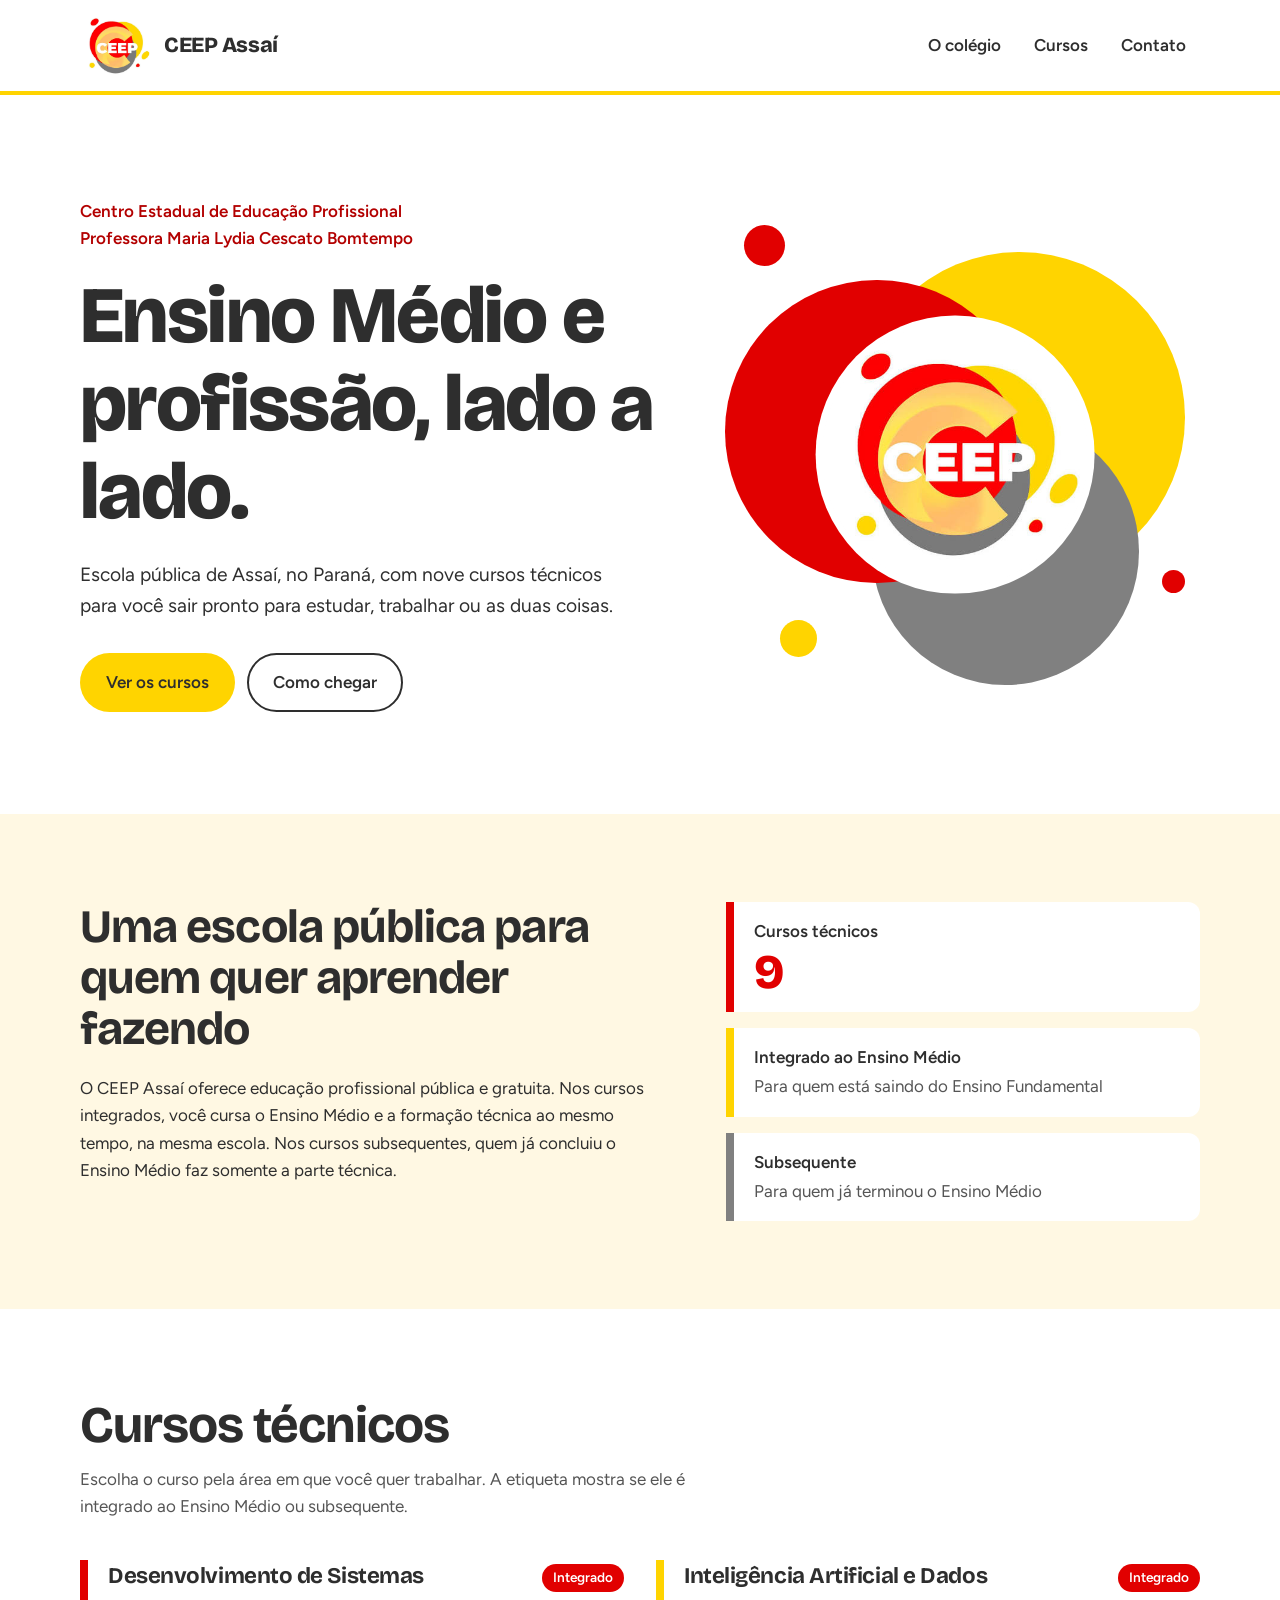
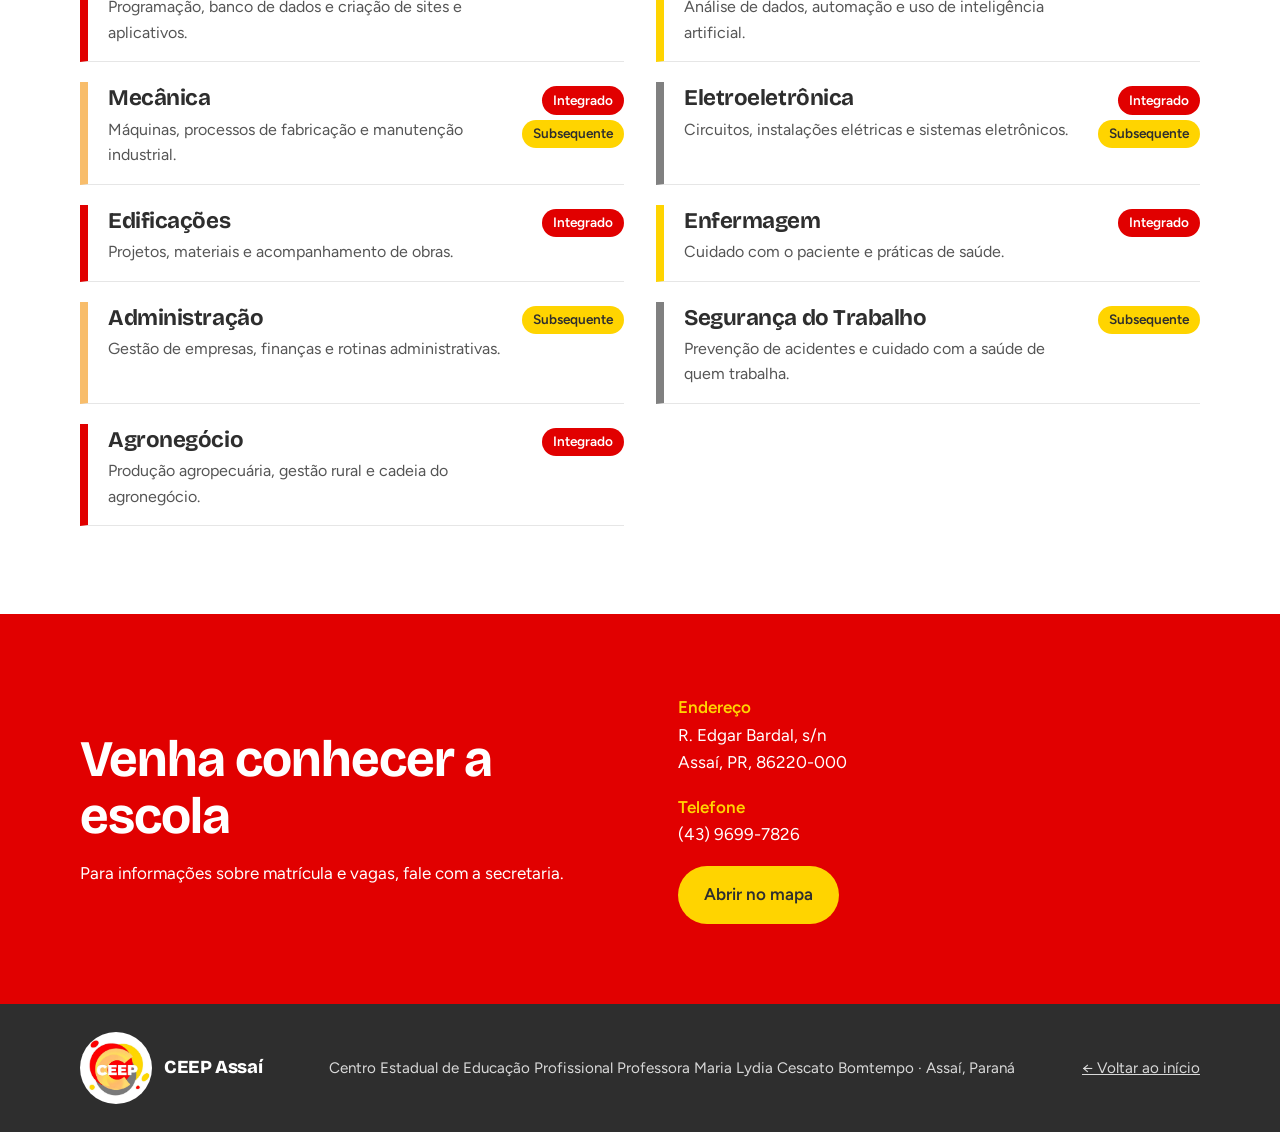
==== index.html @ 57f7a474 "first commit" ====
<!DOCTYPE html>
<html lang="pt-BR">
<head>
  <meta charset="UTF-8">
  <meta name="viewport" content="width=device-width, initial-scale=1">
  <title>CEEP Assaí – Centro Estadual de Educação Profissional</title>
  <meta name="description" content="CEEP Professora Maria Lydia Cescato Bomtempo, em Assaí (PR): cursos técnicos integrados ao Ensino Médio e subsequentes.">

  <link rel="preconnect" href="https://fonts.googleapis.com">
  <link rel="preconnect" href="https://fonts.gstatic.com" crossorigin>
  <link href="https://fonts.googleapis.com/css2?family=Bricolage+Grotesque:opsz,wght@12..96,500;12..96,700;12..96,800&family=Figtree:wght@400;500;600&display=swap" rel="stylesheet">
  <link rel="stylesheet" href="index.css">
</head>
<body>

  <a class="pular" href="#cursos">Ir para os cursos</a>

  <header class="topo">
    <div class="container topo__linha">
      <a class="marca" href="#inicio" aria-label="CEEP Assaí – início">
        <img class="marca__logo" src="imagens/logo-colegio.jpg" alt="Logo do CEEP Assaí">
        <span class="marca__nome">CEEP Assaí</span>
      </a>

      <nav class="menu" aria-label="Principal">
        <a href="#sobre">O colégio</a>
        <a href="#cursos">Cursos</a>
        <a href="#contato">Contato</a>
      </nav>
    </div>
  </header>

  <main id="inicio">

    <!-- HERO -->
    <section class="hero">
      <div class="container hero__grade">
        <div class="hero__texto">
          <p class="hero__escola">Centro Estadual de Educação Profissional<br>Professora Maria Lydia Cescato Bomtempo</p>
          <h1>Ensino Médio e profissão, lado a lado.</h1>
          <p class="hero__lead">Escola pública de Assaí, no Paraná, com nove cursos técnicos para você sair pronto para estudar, trabalhar ou as duas coisas.</p>
          <div class="hero__acoes">
            <a class="botao botao--amarelo" href="#cursos">Ver os cursos</a>
            <a class="botao botao--linha" href="#contato">Como chegar</a>
          </div>
        </div>

        <div class="hero__arte">
          <div class="hero__circulos" aria-hidden="true">
            <span class="circulo circulo--amarelo"></span>
            <span class="circulo circulo--cinza"></span>
            <span class="circulo circulo--vermelho"></span>
            <span class="circulo circulo--pessego"></span>
            <span class="ponto ponto--1"></span>
            <span class="ponto ponto--2"></span>
            <span class="ponto ponto--3"></span>
          </div>
          <img class="marca__logo hero__logo" src="imagens/logo-colegio.jpg" alt="Logo do CEEP Assaí">
        </div>
      </div>
    </section>

    <!-- SOBRE -->
    <section class="sobre" id="sobre">
      <div class="container sobre__grade">
        <div>
          <h2>Uma escola pública para quem quer aprender fazendo</h2>
          <p>O CEEP Assaí oferece educação profissional pública e gratuita. Nos cursos integrados, você cursa o Ensino Médio e a formação técnica ao mesmo tempo, na mesma escola. Nos cursos subsequentes, quem já concluiu o Ensino Médio faz somente a parte técnica.</p>
        </div>

        <dl class="fatos">
          <div>
            <dt>Cursos técnicos</dt>
            <dd>9</dd>
          </div>
          <div>
            <dt>Integrado ao Ensino Médio</dt>
            <dd>Para quem está saindo do Ensino Fundamental</dd>
          </div>
          <div>
            <dt>Subsequente</dt>
            <dd>Para quem já terminou o Ensino Médio</dd>
          </div>
        </dl>
      </div>
    </section>

    <!-- CURSOS -->
    <section class="cursos" id="cursos">
      <div class="container">
        <h2>Cursos técnicos</h2>
        <p class="cursos__intro">Escolha o curso pela área em que você quer trabalhar. A etiqueta mostra se ele é integrado ao Ensino Médio ou subsequente.</p>

        <ul class="lista">
          <li class="curso curso--vermelho">
            <div class="curso__info">
              <h3>Desenvolvimento de Sistemas</h3>
              <p>Programação, banco de dados e criação de sites e aplicativos.</p>
            </div>
            <span class="etiquetas"><span class="etiqueta etiqueta--integrado">Integrado</span></span>
          </li>

          <li class="curso curso--amarelo">
            <div class="curso__info">
              <h3>Inteligência Artificial e Dados</h3>
              <p>Análise de dados, automação e uso de inteligência artificial.</p>
            </div>
            <span class="etiquetas"><span class="etiqueta etiqueta--integrado">Integrado</span></span>
          </li>

          <li class="curso curso--pessego">
            <div class="curso__info">
              <h3>Mecânica</h3>
              <p>Máquinas, processos de fabricação e manutenção industrial.</p>
            </div>
            <span class="etiquetas">
              <span class="etiqueta etiqueta--integrado">Integrado</span>
              <span class="etiqueta etiqueta--subsequente">Subsequente</span>
            </span>
          </li>

          <li class="curso curso--cinza">
            <div class="curso__info">
              <h3>Eletroeletrônica</h3>
              <p>Circuitos, instalações elétricas e sistemas eletrônicos.</p>
            </div>
            <span class="etiquetas"><span class="etiqueta etiqueta--integrado">Integrado</span>
            <span class="etiquetas"><span class="etiqueta etiqueta--subsequente">Subsequente</span>
          </li>

          <li class="curso curso--vermelho">
            <div class="curso__info">
              <h3>Edificações</h3>
              <p>Projetos, materiais e acompanhamento de obras.</p>
            </div>
            <span class="etiquetas"><span class="etiqueta etiqueta--integrado">Integrado</span></span>
          </li>

          <li class="curso curso--amarelo">
            <div class="curso__info">
              <h3>Enfermagem</h3>
              <p>Cuidado com o paciente e práticas de saúde.</p>
            </div>
            <span class="etiquetas"><span class="etiqueta etiqueta--integrado">Integrado</span></span>
          </li>

          <li class="curso curso--pessego">
            <div class="curso__info">
              <h3>Administração</h3>
              <p>Gestão de empresas, finanças e rotinas administrativas.</p>
            </div>
            <span class="etiquetas"><span class="etiqueta etiqueta--subsequente">Subsequente</span></span>
          </li>

          <li class="curso curso--cinza">
            <div class="curso__info">
              <h3>Segurança do Trabalho</h3>
              <p>Prevenção de acidentes e cuidado com a saúde de quem trabalha.</p>
            </div>
            <span class="etiquetas"><span class="etiqueta etiqueta--subsequente">Subsequente</span></span>
          </li>

          <li class="curso curso--vermelho">
            <div class="curso__info">
              <h3>Agronegócio</h3>
              <p>Produção agropecuária, gestão rural e cadeia do agronegócio.</p>
            </div>
            <span class="etiquetas"><span class="etiqueta etiqueta--integrado">Integrado</span></span>
          </li>
        </ul>
      </div>
    </section>

    <!-- CONTATO -->
    <section class="contato" id="contato">
      <div class="container contato__grade">
        <div>
          <h2>Venha conhecer a escola</h2>
          <p>Para informações sobre matrícula e vagas, fale com a secretaria.</p>
        </div>

        <address class="contato__dados">
          <p><strong>Endereço</strong>R. Edgar Bardal, s/n<br>Assaí, PR, 86220-000</p>
          <p><strong>Telefone</strong>(43) 9699-7826</p>
          <a class="botao botao--amarelo" href="https://www.google.com/maps/search/?api=1&query=CEEP+Maria+Lydia+Cescato+Bomtempo+Assa%C3%AD+PR" target="_blank" rel="noopener">Abrir no mapa</a>
        </address>
      </div>
    </section>
  </main>

  <footer class="rodape">
    <div class="container rodape__linha">
      <div class="marca marca--rodape">
        <img class="marca__logo_footer" src="imagens/logo-colegio.jpg" alt="Logo do CEEP Assaí">
        <span class="marca__nome">CEEP Assaí</span>
        
      </div>
      <p>Centro Estadual de Educação Profissional Professora Maria Lydia Cescato Bomtempo · Assaí, Paraná</p>
            <a class="voltar" href="apresentacao.html">← Voltar ao início</a>

    </div>
    
  </footer>

</body>
</html>
---- index.css ----
:root {
  --vermelho: #e10000;
  --vermelho-escuro: #b30000;
  --amarelo: #ffd400;
  --pessego: #f8bd6b;
  --cinza: #808080;
  --cinza-escuro: #2e2e2e;
  --creme: #fff8e3;
  --branco: #ffffff;

  --fonte-titulo: "Bricolage Grotesque", "Segoe UI", system-ui, sans-serif;
  --fonte-texto: "Figtree", "Segoe UI", system-ui, sans-serif;

  --largura: 1120px;
}

*,
*::before,
*::after { box-sizing: border-box; }

html { scroll-behavior: smooth; scroll-padding-top: 5rem; }

body {
  margin: 0;
  font-family: var(--fonte-texto);
  font-size: 1.0625rem;
  line-height: 1.6;
  color: var(--cinza-escuro);
  background: var(--branco);
}

h1, h2, h3 {
  font-family: var(--fonte-titulo);
  line-height: 1.1;
  margin: 0;
  letter-spacing: -0.02em;
}

p { margin: 0; }

a { color: inherit; }

:focus-visible {
  outline: 3px solid var(--cinza-escuro);
  outline-offset: 3px;
}

.container {
  width: min(100% - 2.5rem, var(--largura));
  margin-inline: auto;
}

.pular {
  position: absolute;
  left: 1rem;
  top: -4rem;
  background: var(--amarelo);
  padding: 0.6rem 1rem;
  font-weight: 600;
  z-index: 10;
}
.pular:focus { top: 1rem; }

/* ---------- Topo ---------- */
.topo {
  position: sticky;
  top: 0;
  z-index: 5;
  background: var(--branco);
  border-bottom: 4px solid var(--amarelo);
}

.topo__linha {
  display: flex;
  align-items: center;
  justify-content: space-between;
  gap: 1rem;
  padding-block: 0.6rem;
}

.marca {
  display: inline-flex;
  align-items: center;
  gap: 0.75rem;
  text-decoration: none;
}

/* Logo (quadrada, como o arquivo original).
   A mesma classe serve para o <img> e para o espaço reservado. */
.marca__logo {
  display: block;
  flex-shrink: 0;
  width: 72px;
  height: 72px;
  aspect-ratio: 1 / 1;
  object-fit: contain;
}

.marca__logo_footer {
  display: block;
  flex-shrink: 0;
  width: 72px;
  height: 72px;
  aspect-ratio: 1 / 1;
  object-fit: contain;
  border-radius: 50px;
}



/* Espaço reservado (aparece só enquanto a logo não foi inserida) */
span.marca__logo {
  display: grid;
  place-items: center;
  border: 2px dashed var(--cinza);
  border-radius: 50%;
  font-size: 0.8rem;
  color: var(--cinza);
}

.marca__nome {
  font-family: var(--fonte-titulo);
  font-weight: 800;
  font-size: 1.35rem;
  letter-spacing: -0.02em;
}

.menu { display: flex; gap: 0.25rem; }

.menu a {
  text-decoration: none;
  font-weight: 600;
  padding: 0.5rem 0.9rem;
  border-radius: 999px;
  transition: background-color 0.15s;
}
.menu a:hover { background: var(--creme); }

/* ---------- Botões ---------- */
.botao {
  display: inline-block;
  padding: 0.85rem 1.5rem;
  border-radius: 999px;
  font-weight: 600;
  text-decoration: none;
  border: 2px solid transparent;
  transition: transform 0.15s, background-color 0.15s;
}
.botao:hover { transform: translateY(-2px); }

.botao--amarelo {
  background: var(--amarelo);
  color: var(--cinza-escuro);
}
.botao--amarelo:hover { background: var(--pessego); }

.botao--linha {
  border-color: var(--cinza-escuro);
  color: var(--cinza-escuro);
}
.botao--linha:hover { background: var(--cinza-escuro); color: var(--branco); }

/* ---------- Hero ---------- */
.hero {
  position: relative;
  overflow: hidden;
  padding-block: clamp(3rem, 8vw, 6.5rem);
}

.hero__grade {
  display: grid;
  grid-template-columns: 1.1fr 0.9fr;
  align-items: center;
  gap: 2rem;
}

.hero__escola {
  font-weight: 600;
  color: var(--vermelho-escuro);
  margin-bottom: 1.25rem;
}

.hero h1 {
  font-size: clamp(2.6rem, 6.5vw, 5rem);
  font-weight: 800;
  max-width: 13ch;
}

.hero__lead {
  margin-top: 1.5rem;
  max-width: 46ch;
  font-size: 1.2rem;
}

.hero__acoes {
  display: flex;
  flex-wrap: wrap;
  gap: 0.75rem;
  margin-top: 2rem;
}

/* Arte feita só com círculos, na paleta da logo */
.hero__arte {
  position: relative;
  aspect-ratio: 1;
  width: min(100%, 460px);
  justify-self: center;
}

.hero__circulos {
  position: absolute;
  inset: 0;
}

/* Logo centralizada sobre os círculos */
.marca__logo.hero__logo {
  position: absolute;
  top: 50%;
  left: 50%;
  width: 58%;
  height: 58%;
  transform: translate(-50%, -50%);
  z-index: 2;
}

img.hero__logo {
  background: var(--branco);
  border-radius: 50%;
  object-fit: cover;
  box-shadow: 0 0 0 6px var(--branco);
}

span.hero__logo {
  background: var(--branco);
  font-size: 1rem;
}

.circulo, .ponto {
  position: absolute;
  border-radius: 50%;
  display: block;
}

.circulo--amarelo  { background: var(--amarelo);  width: 72%; height: 72%; top: 6%;  right: 0; }
.circulo--cinza    { background: var(--cinza);    width: 58%; height: 58%; bottom: 0; right: 10%; }
.circulo--vermelho { background: var(--vermelho); width: 66%; height: 66%; top: 12%; left: 0; }
.circulo--pessego  { background: var(--pessego);  width: 40%; height: 40%; top: 32%; left: 26%; mix-blend-mode: multiply; }

.ponto--1 { background: var(--vermelho); width: 9%;  height: 9%;  top: 0;   left: 4%; }
.ponto--2 { background: var(--amarelo);  width: 8%;  height: 8%;  bottom: 6%; left: 12%; }
.ponto--3 { background: var(--vermelho); width: 5%;  height: 5%;  bottom: 20%; right: 0; }

/* ---------- Sobre ---------- */
.sobre {
  background: var(--creme);
  padding-block: clamp(3rem, 7vw, 5.5rem);
}

.sobre__grade {
  display: grid;
  grid-template-columns: 1.2fr 1fr;
  gap: clamp(2rem, 6vw, 5rem);
  align-items: start;
}

.sobre h2 {
  font-size: clamp(1.9rem, 4vw, 2.9rem);
  margin-bottom: 1.25rem;
  max-width: 18ch;
}

.sobre p { max-width: 60ch; }

.fatos { margin: 0; display: grid; gap: 1rem; }

.fatos div {
  background: var(--branco);
  border-left: 8px solid var(--vermelho);
  padding: 1rem 1.25rem;
  border-radius: 0 12px 12px 0;
}
.fatos div:nth-child(2) { border-left-color: var(--amarelo); }
.fatos div:nth-child(3) { border-left-color: var(--cinza); }

.fatos dt { font-weight: 600; }

.fatos dd {
  margin: 0.15rem 0 0;
  color: #555;
}
.fatos div:first-child dd {
  font-family: var(--fonte-titulo);
  font-weight: 800;
  font-size: 3rem;
  line-height: 1;
  color: var(--vermelho);
}

/* ---------- Cursos ---------- */
.cursos { padding-block: clamp(3rem, 7vw, 5.5rem); }

.cursos h2 { font-size: clamp(2rem, 4.5vw, 3.2rem); }

.cursos__intro {
  margin-top: 0.75rem;
  max-width: 56ch;
  color: #555;
}

.lista {
  list-style: none;
  margin: 2.5rem 0 0;
  padding: 0;
  display: grid;
  grid-template-columns: repeat(2, 1fr);
  gap: 1.25rem 2rem;
}

.curso {
  --cor: var(--vermelho);
  display: flex;
  justify-content: space-between;
  align-items: flex-start;
  gap: 1rem;
  padding: 0.25rem 0 1rem 1.25rem;
  border-left: 8px solid var(--cor);
  border-bottom: 1px solid #e6e6e6;
}
.curso--vermelho { --cor: var(--vermelho); }
.curso--amarelo  { --cor: var(--amarelo); }
.curso--pessego  { --cor: var(--pessego); }
.curso--cinza    { --cor: var(--cinza); }

.curso h3 { font-size: 1.4rem; margin-bottom: 0.35rem; }
.curso p { color: #555; font-size: 1rem; }

.etiquetas {
  display: flex;
  flex-direction: column;
  align-items: flex-end;
  gap: 0.35rem;
  flex-shrink: 0;
}

.etiqueta {
  font-size: 0.85rem;
  font-weight: 600;
  padding: 0.2rem 0.7rem;
  border-radius: 999px;
  white-space: nowrap;
}
.etiqueta--integrado    { background: var(--vermelho); color: var(--branco); }
.etiqueta--subsequente  { background: var(--amarelo);  color: var(--cinza-escuro); }

/* ---------- Contato ---------- */
.contato {
  background: var(--vermelho);
  color: var(--branco);
  padding-block: clamp(3rem, 7vw, 5rem);
}

.contato__grade {
  display: grid;
  grid-template-columns: 1fr 1fr;
  gap: clamp(2rem, 6vw, 5rem);
  align-items: center;
}

.contato h2 {
  font-size: clamp(2rem, 4.5vw, 3.2rem);
  margin-bottom: 1rem;
  max-width: 14ch;
}

.contato__dados {
  font-style: normal;
  display: grid;
  gap: 1.1rem;
  justify-items: start;
}

.contato__dados strong {
  display: block;
  color: var(--amarelo);
  font-weight: 600;
}

.contato__dados a:not(.botao) { text-underline-offset: 3px; }

.contato .botao--amarelo:hover { background: var(--branco); }

/* ---------- Rodapé ---------- */
.rodape {
  background: var(--cinza-escuro);
  color: #d9d9d9;
  padding-block: 1.75rem;
  font-size: 0.95rem;
}

.rodape__linha {
  display: flex;
  flex-wrap: wrap;
  align-items: center;
  justify-content: space-between;
  gap: 1rem;
}

.rodape .marca__logo { width: 56px; height: 56px; }
.rodape span.marca__logo { border-color: #9a9a9a; color: #9a9a9a; }
.rodape .marca__nome { color: var(--branco); font-size: 1.15rem; }

/* ---------- Telas menores ---------- */
@media (max-width: 860px) {
  .hero__grade,
  .sobre__grade,
  .contato__grade { grid-template-columns: 1fr; }

  .hero__arte { width: min(80%, 340px); order: -1; }

  .lista { grid-template-columns: 1fr; }
}

@media (max-width: 520px) {
  .marca__logo { width: 56px; height: 56px; }
  .marca__nome { font-size: 1.1rem; }
  .menu a { padding: 0.4rem 0.6rem; }
  .curso { flex-direction: column; }
  .etiquetas { flex-direction: row; align-items: flex-start; }
}

@media (prefers-reduced-motion: reduce) {
  html { scroll-behavior: auto; }
  .botao, .menu a { transition: none; }
  .botao:hover { transform: none; }
}
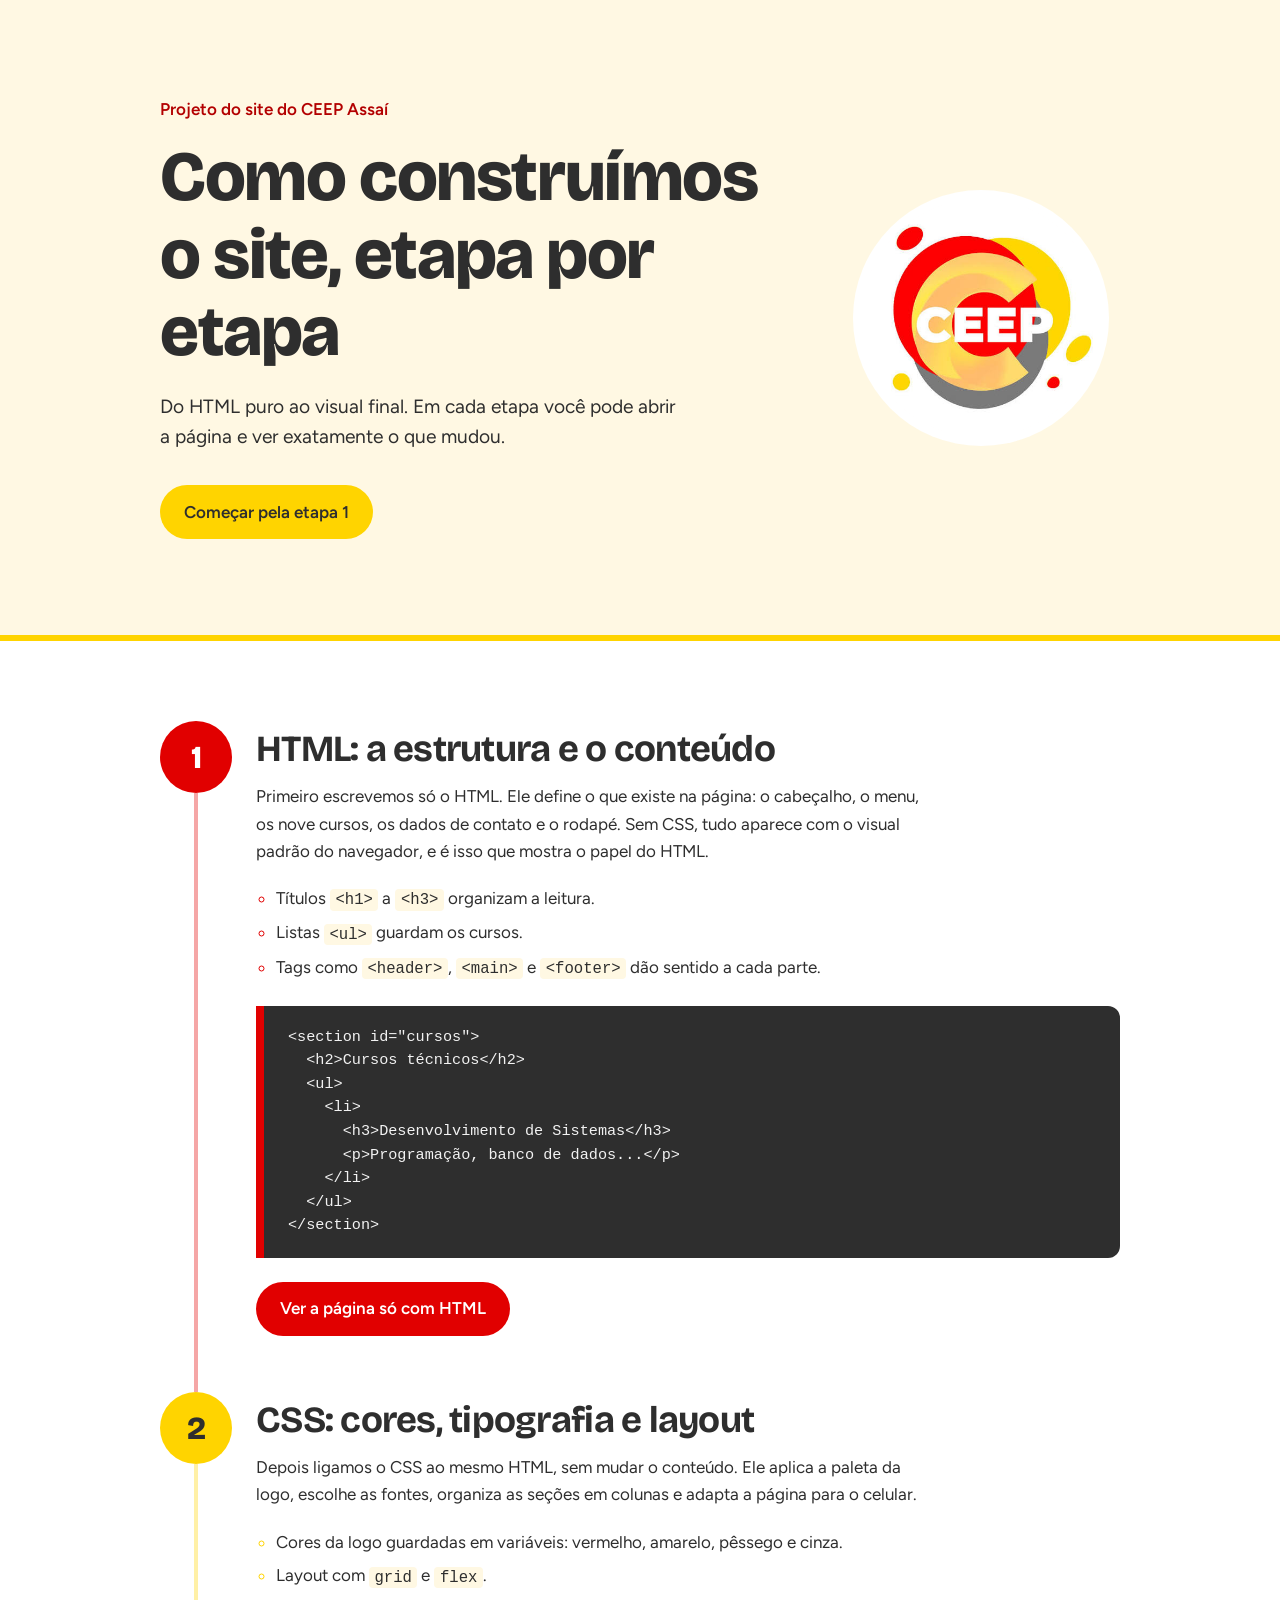
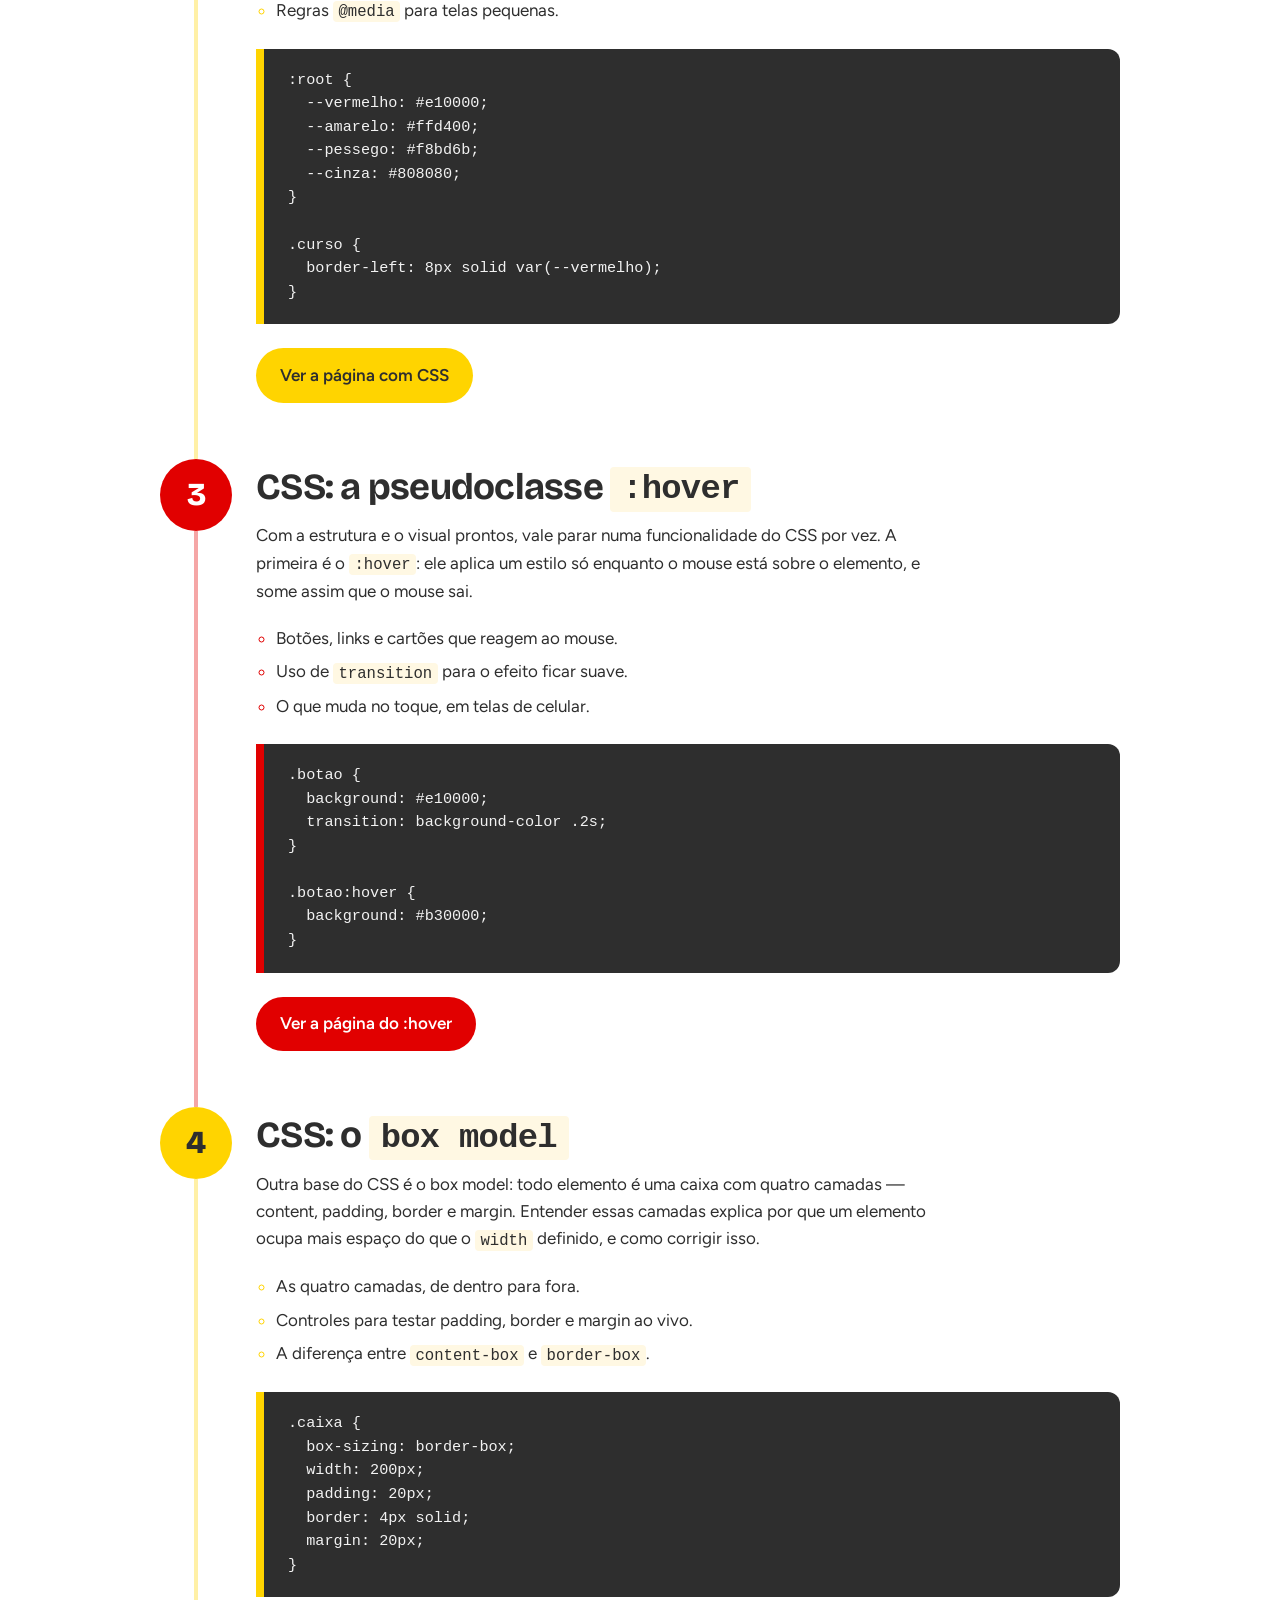
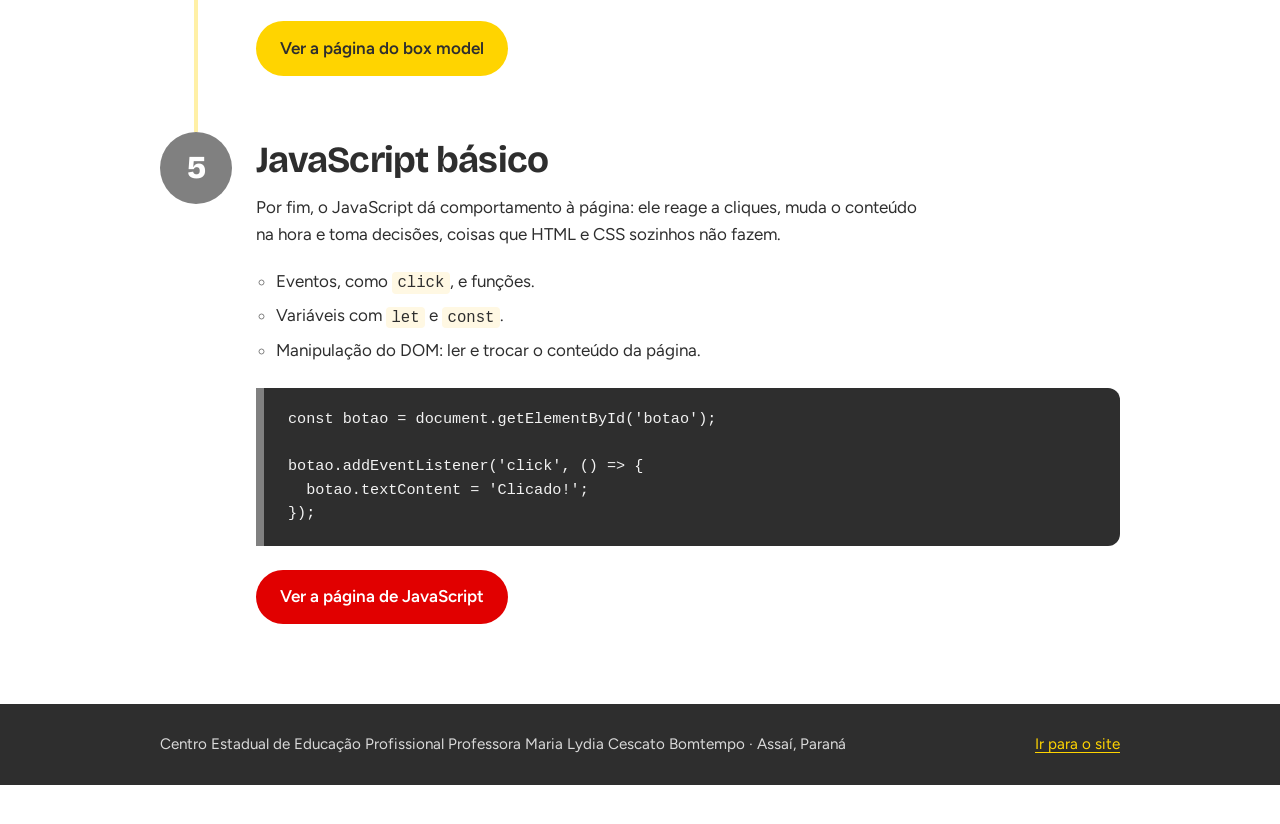
==== commit c5321dee: "Mudando o index" ====
--- a/index.html
+++ b/index.html
@@ -3,8 +3,8 @@
 <head>
   <meta charset="UTF-8">
   <meta name="viewport" content="width=device-width, initial-scale=1">
-  <title>CEEP Assaí – Centro Estadual de Educação Profissional</title>
-  <meta name="description" content="CEEP Professora Maria Lydia Cescato Bomtempo, em Assaí (PR): cursos técnicos integrados ao Ensino Médio e subsequentes.">
+  <title>Como construímos o site do CEEP Assaí</title>
+  <meta name="description" content="Apresentação das etapas de desenvolvimento do site do CEEP Assaí: do HTML puro ao visual final com CSS.">
 
   <link rel="preconnect" href="https://fonts.googleapis.com">
   <link rel="preconnect" href="https://fonts.gstatic.com" crossorigin>
@@ -13,193 +13,165 @@
 </head>
 <body>
 
-  <a class="pular" href="#cursos">Ir para os cursos</a>
+  <header class="capa">
+    <div class="container capa__grade">
+      <div>
+        <p class="capa__contexto">Projeto do site do CEEP Assaí</p>
+        <h1>Como construímos o site, etapa por etapa</h1>
+        <p class="capa__lead">Do HTML puro ao visual final. Em cada etapa você pode abrir a página e ver exatamente o que mudou.</p>
+        <a class="botao botao--amarelo" href="#etapas">Começar pela etapa 1</a>
+      </div>
 
-  <header class="topo">
-    <div class="container topo__linha">
-      <a class="marca" href="#inicio" aria-label="CEEP Assaí – início">
-        <img class="marca__logo" src="imagens/logo-colegio.jpg" alt="Logo do CEEP Assaí">
-        <span class="marca__nome">CEEP Assaí</span>
-      </a>
-
-      <nav class="menu" aria-label="Principal">
-        <a href="#sobre">O colégio</a>
-        <a href="#cursos">Cursos</a>
-        <a href="#contato">Contato</a>
-      </nav>
+      <div class="capa__logo">
+        <img src="imagens/logo-colegio.jpg" alt="Logo do CEEP Assaí">
+      </div>
     </div>
   </header>
 
-  <main id="inicio">
+  <main>
+    <section class="container" id="etapas" aria-labelledby="titulo-etapas">
+      <h2 id="titulo-etapas" class="visualmente-oculto">Etapas de desenvolvimento</h2>
 
-    <!-- HERO -->
-    <section class="hero">
-      <div class="container hero__grade">
-        <div class="hero__texto">
-          <p class="hero__escola">Centro Estadual de Educação Profissional<br>Professora Maria Lydia Cescato Bomtempo</p>
-          <h1>Ensino Médio e profissão, lado a lado.</h1>
-          <p class="hero__lead">Escola pública de Assaí, no Paraná, com nove cursos técnicos para você sair pronto para estudar, trabalhar ou as duas coisas.</p>
-          <div class="hero__acoes">
-            <a class="botao botao--amarelo" href="#cursos">Ver os cursos</a>
-            <a class="botao botao--linha" href="#contato">Como chegar</a>
+      <ol class="etapas">
+
+        <!-- ETAPA 1 -->
+        <li class="etapa etapa--vermelho">
+          <div class="etapa__marca" aria-hidden="true">1</div>
+          <div class="etapa__corpo">
+            <h3>HTML: a estrutura e o conteúdo</h3>
+            <p>Primeiro escrevemos só o HTML. Ele define o que existe na página: o cabeçalho, o menu, os nove cursos, os dados de contato e o rodapé. Sem CSS, tudo aparece com o visual padrão do navegador, e é isso que mostra o papel do HTML.</p>
+
+            <ul class="pontos">
+              <li>Títulos <code>&lt;h1&gt;</code> a <code>&lt;h3&gt;</code> organizam a leitura.</li>
+              <li>Listas <code>&lt;ul&gt;</code> guardam os cursos.</li>
+              <li>Tags como <code>&lt;header&gt;</code>, <code>&lt;main&gt;</code> e <code>&lt;footer&gt;</code> dão sentido a cada parte.</li>
+            </ul>
+
+<pre class="codigo" aria-label="Exemplo de HTML"><code>&lt;section id="cursos"&gt;
+  &lt;h2&gt;Cursos técnicos&lt;/h2&gt;
+  &lt;ul&gt;
+    &lt;li&gt;
+      &lt;h3&gt;Desenvolvimento de Sistemas&lt;/h3&gt;
+      &lt;p&gt;Programação, banco de dados...&lt;/p&gt;
+    &lt;/li&gt;
+  &lt;/ul&gt;
+&lt;/section&gt;</code></pre>
+
+            <a class="botao botao--vermelho" href="etapa-1-html.html">Ver a página só com HTML</a>
           </div>
-        </div>
+        </li>
 
-        <div class="hero__arte">
-          <div class="hero__circulos" aria-hidden="true">
-            <span class="circulo circulo--amarelo"></span>
-            <span class="circulo circulo--cinza"></span>
-            <span class="circulo circulo--vermelho"></span>
-            <span class="circulo circulo--pessego"></span>
-            <span class="ponto ponto--1"></span>
-            <span class="ponto ponto--2"></span>
-            <span class="ponto ponto--3"></span>
+        <!-- ETAPA 2 -->
+        <li class="etapa etapa--amarelo">
+          <div class="etapa__marca" aria-hidden="true">2</div>
+          <div class="etapa__corpo">
+            <h3>CSS: cores, tipografia e layout</h3>
+            <p>Depois ligamos o CSS ao mesmo HTML, sem mudar o conteúdo. Ele aplica a paleta da logo, escolhe as fontes, organiza as seções em colunas e adapta a página para o celular.</p>
+
+            <ul class="pontos">
+              <li>Cores da logo guardadas em variáveis: vermelho, amarelo, pêssego e cinza.</li>
+              <li>Layout com <code>grid</code> e <code>flex</code>.</li>
+              <li>Regras <code>@media</code> para telas pequenas.</li>
+            </ul>
+
+<pre class="codigo" aria-label="Exemplo de CSS"><code>:root {
+  --vermelho: #e10000;
+  --amarelo: #ffd400;
+  --pessego: #f8bd6b;
+  --cinza: #808080;
+}
+
+.curso {
+  border-left: 8px solid var(--vermelho);
+}</code></pre>
+
+            <a class="botao botao--amarelo" href="index.html">Ver a página com CSS</a>
           </div>
-          <img class="marca__logo hero__logo" src="imagens/logo-colegio.jpg" alt="Logo do CEEP Assaí">
-        </div>
-      </div>
-    </section>
+        </li>
 
-    <!-- SOBRE -->
-    <section class="sobre" id="sobre">
-      <div class="container sobre__grade">
-        <div>
-          <h2>Uma escola pública para quem quer aprender fazendo</h2>
-          <p>O CEEP Assaí oferece educação profissional pública e gratuita. Nos cursos integrados, você cursa o Ensino Médio e a formação técnica ao mesmo tempo, na mesma escola. Nos cursos subsequentes, quem já concluiu o Ensino Médio faz somente a parte técnica.</p>
-        </div>
+        <!-- ETAPA 3 -->
+        <li class="etapa etapa--vermelho">
+          <div class="etapa__marca" aria-hidden="true">3</div>
+          <div class="etapa__corpo">
+            <h3>CSS: a pseudoclasse <code>:hover</code></h3>
+            <p>Com a estrutura e o visual prontos, vale parar numa funcionalidade do CSS por vez. A primeira é o <code>:hover</code>: ele aplica um estilo só enquanto o mouse está sobre o elemento, e some assim que o mouse sai.</p>
 
-        <dl class="fatos">
-          <div>
-            <dt>Cursos técnicos</dt>
-            <dd>9</dd>
+            <ul class="pontos">
+              <li>Botões, links e cartões que reagem ao mouse.</li>
+              <li>Uso de <code>transition</code> para o efeito ficar suave.</li>
+              <li>O que muda no toque, em telas de celular.</li>
+            </ul>
+
+<pre class="codigo" aria-label="Exemplo de :hover"><code>.botao {
+  background: #e10000;
+  transition: background-color .2s;
+}
+
+.botao:hover {
+  background: #b30000;
+}</code></pre>
+
+            <a class="botao botao--vermelho" href="hover-demo.html">Ver a página do :hover</a>
           </div>
-          <div>
-            <dt>Integrado ao Ensino Médio</dt>
-            <dd>Para quem está saindo do Ensino Fundamental</dd>
+        </li>
+
+        <!-- ETAPA 4 -->
+        <li class="etapa etapa--amarelo">
+          <div class="etapa__marca" aria-hidden="true">4</div>
+          <div class="etapa__corpo">
+            <h3>CSS: o <code>box model</code></h3>
+            <p>Outra base do CSS é o box model: todo elemento é uma caixa com quatro camadas — content, padding, border e margin. Entender essas camadas explica por que um elemento ocupa mais espaço do que o <code>width</code> definido, e como corrigir isso.</p>
+
+            <ul class="pontos">
+              <li>As quatro camadas, de dentro para fora.</li>
+              <li>Controles para testar padding, border e margin ao vivo.</li>
+              <li>A diferença entre <code>content-box</code> e <code>border-box</code>.</li>
+            </ul>
+
+<pre class="codigo" aria-label="Exemplo de box model"><code>.caixa {
+  box-sizing: border-box;
+  width: 200px;
+  padding: 20px;
+  border: 4px solid;
+  margin: 20px;
+}</code></pre>
+
+            <a class="botao botao--amarelo" href="box-model-demo.html">Ver a página do box model</a>
           </div>
-          <div>
-            <dt>Subsequente</dt>
-            <dd>Para quem já terminou o Ensino Médio</dd>
+        </li>
+
+        <!-- ETAPA 5 -->
+        <li class="etapa etapa--cinza">
+          <div class="etapa__marca" aria-hidden="true">5</div>
+          <div class="etapa__corpo">
+            <h3>JavaScript básico</h3>
+            <p>Por fim, o JavaScript dá comportamento à página: ele reage a cliques, muda o conteúdo na hora e toma decisões, coisas que HTML e CSS sozinhos não fazem.</p>
+
+            <ul class="pontos">
+              <li>Eventos, como <code>click</code>, e funções.</li>
+              <li>Variáveis com <code>let</code> e <code>const</code>.</li>
+              <li>Manipulação do DOM: ler e trocar o conteúdo da página.</li>
+            </ul>
+
+<pre class="codigo" aria-label="Exemplo de JavaScript"><code>const botao = document.getElementById('botao');
+
+botao.addEventListener('click', () =&gt; {
+  botao.textContent = 'Clicado!';
+});</code></pre>
+
+            <a class="botao botao--vermelho" href="javascript-demo.html">Ver a página de JavaScript</a>
           </div>
-        </dl>
-      </div>
-    </section>
+        </li>
 
-    <!-- CURSOS -->
-    <section class="cursos" id="cursos">
-      <div class="container">
-        <h2>Cursos técnicos</h2>
-        <p class="cursos__intro">Escolha o curso pela área em que você quer trabalhar. A etiqueta mostra se ele é integrado ao Ensino Médio ou subsequente.</p>
-
-        <ul class="lista">
-          <li class="curso curso--vermelho">
-            <div class="curso__info">
-              <h3>Desenvolvimento de Sistemas</h3>
-              <p>Programação, banco de dados e criação de sites e aplicativos.</p>
-            </div>
-            <span class="etiquetas"><span class="etiqueta etiqueta--integrado">Integrado</span></span>
-          </li>
-
-          <li class="curso curso--amarelo">
-            <div class="curso__info">
-              <h3>Inteligência Artificial e Dados</h3>
-              <p>Análise de dados, automação e uso de inteligência artificial.</p>
-            </div>
-            <span class="etiquetas"><span class="etiqueta etiqueta--integrado">Integrado</span></span>
-          </li>
-
-          <li class="curso curso--pessego">
-            <div class="curso__info">
-              <h3>Mecânica</h3>
-              <p>Máquinas, processos de fabricação e manutenção industrial.</p>
-            </div>
-            <span class="etiquetas">
-              <span class="etiqueta etiqueta--integrado">Integrado</span>
-              <span class="etiqueta etiqueta--subsequente">Subsequente</span>
-            </span>
-          </li>
-
-          <li class="curso curso--cinza">
-            <div class="curso__info">
-              <h3>Eletroeletrônica</h3>
-              <p>Circuitos, instalações elétricas e sistemas eletrônicos.</p>
-            </div>
-            <span class="etiquetas"><span class="etiqueta etiqueta--integrado">Integrado</span>
-            <span class="etiquetas"><span class="etiqueta etiqueta--subsequente">Subsequente</span>
-          </li>
-
-          <li class="curso curso--vermelho">
-            <div class="curso__info">
-              <h3>Edificações</h3>
-              <p>Projetos, materiais e acompanhamento de obras.</p>
-            </div>
-            <span class="etiquetas"><span class="etiqueta etiqueta--integrado">Integrado</span></span>
-          </li>
-
-          <li class="curso curso--amarelo">
-            <div class="curso__info">
-              <h3>Enfermagem</h3>
-              <p>Cuidado com o paciente e práticas de saúde.</p>
-            </div>
-            <span class="etiquetas"><span class="etiqueta etiqueta--integrado">Integrado</span></span>
-          </li>
-
-          <li class="curso curso--pessego">
-            <div class="curso__info">
-              <h3>Administração</h3>
-              <p>Gestão de empresas, finanças e rotinas administrativas.</p>
-            </div>
-            <span class="etiquetas"><span class="etiqueta etiqueta--subsequente">Subsequente</span></span>
-          </li>
-
-          <li class="curso curso--cinza">
-            <div class="curso__info">
-              <h3>Segurança do Trabalho</h3>
-              <p>Prevenção de acidentes e cuidado com a saúde de quem trabalha.</p>
-            </div>
-            <span class="etiquetas"><span class="etiqueta etiqueta--subsequente">Subsequente</span></span>
-          </li>
-
-          <li class="curso curso--vermelho">
-            <div class="curso__info">
-              <h3>Agronegócio</h3>
-              <p>Produção agropecuária, gestão rural e cadeia do agronegócio.</p>
-            </div>
-            <span class="etiquetas"><span class="etiqueta etiqueta--integrado">Integrado</span></span>
-          </li>
-        </ul>
-      </div>
-    </section>
-
-    <!-- CONTATO -->
-    <section class="contato" id="contato">
-      <div class="container contato__grade">
-        <div>
-          <h2>Venha conhecer a escola</h2>
-          <p>Para informações sobre matrícula e vagas, fale com a secretaria.</p>
-        </div>
-
-        <address class="contato__dados">
-          <p><strong>Endereço</strong>R. Edgar Bardal, s/n<br>Assaí, PR, 86220-000</p>
-          <p><strong>Telefone</strong>(43) 9699-7826</p>
-          <a class="botao botao--amarelo" href="https://www.google.com/maps/search/?api=1&query=CEEP+Maria+Lydia+Cescato+Bomtempo+Assa%C3%AD+PR" target="_blank" rel="noopener">Abrir no mapa</a>
-        </address>
-      </div>
+      </ol>
     </section>
   </main>
 
   <footer class="rodape">
     <div class="container rodape__linha">
-      <div class="marca marca--rodape">
-        <img class="marca__logo_footer" src="imagens/logo-colegio.jpg" alt="Logo do CEEP Assaí">
-        <span class="marca__nome">CEEP Assaí</span>
-        
-      </div>
       <p>Centro Estadual de Educação Profissional Professora Maria Lydia Cescato Bomtempo · Assaí, Paraná</p>
-            <a class="voltar" href="apresentacao.html">← Voltar ao início</a>
-
+      <a href="index.html">Ir para o site</a>
     </div>
-    
   </footer>
 
 </body>
--- a/index.css
+++ b/index.css
@@ -1,3 +1,8 @@
+/* ==========================================================
+   Apresentação das etapas – apresentacao.css
+   Mesma paleta do site: vermelho, amarelo, pêssego e cinza
+   ========================================================== */
+
 :root {
   --vermelho: #e10000;
   --vermelho-escuro: #b30000;
@@ -10,15 +15,16 @@
 
   --fonte-titulo: "Bricolage Grotesque", "Segoe UI", system-ui, sans-serif;
   --fonte-texto: "Figtree", "Segoe UI", system-ui, sans-serif;
-
-  --largura: 1120px;
+  --fonte-codigo: Consolas, "Courier New", monospace;
+
+  --largura: 960px;
 }
 
 *,
 *::before,
 *::after { box-sizing: border-box; }
 
-html { scroll-behavior: smooth; scroll-padding-top: 5rem; }
+html { scroll-behavior: smooth; }
 
 body {
   margin: 0;
@@ -50,91 +56,14 @@
   margin-inline: auto;
 }
 
-.pular {
+.visualmente-oculto {
   position: absolute;
-  left: 1rem;
-  top: -4rem;
-  background: var(--amarelo);
-  padding: 0.6rem 1rem;
-  font-weight: 600;
-  z-index: 10;
-}
-.pular:focus { top: 1rem; }
-
-/* ---------- Topo ---------- */
-.topo {
-  position: sticky;
-  top: 0;
-  z-index: 5;
-  background: var(--branco);
-  border-bottom: 4px solid var(--amarelo);
-}
-
-.topo__linha {
-  display: flex;
-  align-items: center;
-  justify-content: space-between;
-  gap: 1rem;
-  padding-block: 0.6rem;
-}
-
-.marca {
-  display: inline-flex;
-  align-items: center;
-  gap: 0.75rem;
-  text-decoration: none;
-}
-
-/* Logo (quadrada, como o arquivo original).
-   A mesma classe serve para o <img> e para o espaço reservado. */
-.marca__logo {
-  display: block;
-  flex-shrink: 0;
-  width: 72px;
-  height: 72px;
-  aspect-ratio: 1 / 1;
-  object-fit: contain;
-}
-
-.marca__logo_footer {
-  display: block;
-  flex-shrink: 0;
-  width: 72px;
-  height: 72px;
-  aspect-ratio: 1 / 1;
-  object-fit: contain;
-  border-radius: 50px;
-}
-
-
-
-/* Espaço reservado (aparece só enquanto a logo não foi inserida) */
-span.marca__logo {
-  display: grid;
-  place-items: center;
-  border: 2px dashed var(--cinza);
-  border-radius: 50%;
-  font-size: 0.8rem;
-  color: var(--cinza);
-}
-
-.marca__nome {
-  font-family: var(--fonte-titulo);
-  font-weight: 800;
-  font-size: 1.35rem;
-  letter-spacing: -0.02em;
-}
-
-.menu { display: flex; gap: 0.25rem; }
-
-.menu a {
-  text-decoration: none;
-  font-weight: 600;
-  padding: 0.5rem 0.9rem;
-  border-radius: 999px;
-  transition: background-color 0.15s;
-}
-.menu a:hover { background: var(--creme); }
+  width: 1px;
+  height: 1px;
+  overflow: hidden;
+  clip-path: inset(50%);
+  white-space: nowrap;
+}
 
 /* ---------- Botões ---------- */
 .botao {
@@ -143,251 +72,166 @@
   border-radius: 999px;
   font-weight: 600;
   text-decoration: none;
-  border: 2px solid transparent;
   transition: transform 0.15s, background-color 0.15s;
 }
 .botao:hover { transform: translateY(-2px); }
 
-.botao--amarelo {
-  background: var(--amarelo);
-  color: var(--cinza-escuro);
-}
+.botao--amarelo { background: var(--amarelo); color: var(--cinza-escuro); }
 .botao--amarelo:hover { background: var(--pessego); }
 
-.botao--linha {
-  border-color: var(--cinza-escuro);
-  color: var(--cinza-escuro);
-}
-.botao--linha:hover { background: var(--cinza-escuro); color: var(--branco); }
-
-/* ---------- Hero ---------- */
-.hero {
-  position: relative;
-  overflow: hidden;
-  padding-block: clamp(3rem, 8vw, 6.5rem);
-}
-
-.hero__grade {
+.botao--vermelho { background: var(--vermelho); color: var(--branco); }
+.botao--vermelho:hover { background: var(--vermelho-escuro); }
+
+/* ---------- Capa ---------- */
+.capa {
+  background: var(--creme);
+  border-bottom: 6px solid var(--amarelo);
+  padding-block: clamp(3rem, 8vw, 6rem);
+}
+
+.capa__grade {
   display: grid;
-  grid-template-columns: 1.1fr 0.9fr;
+  grid-template-columns: 1.4fr 0.6fr;
   align-items: center;
   gap: 2rem;
 }
 
-.hero__escola {
+.capa__contexto {
   font-weight: 600;
   color: var(--vermelho-escuro);
-  margin-bottom: 1.25rem;
-}
-
-.hero h1 {
-  font-size: clamp(2.6rem, 6.5vw, 5rem);
+  margin-bottom: 1rem;
+}
+
+.capa h1 {
+  font-size: clamp(2.4rem, 6vw, 4.4rem);
   font-weight: 800;
-  max-width: 13ch;
-}
-
-.hero__lead {
-  margin-top: 1.5rem;
-  max-width: 46ch;
+  max-width: 14ch;
+}
+
+.capa__lead {
+  margin: 1.25rem 0 2rem;
+  max-width: 44ch;
   font-size: 1.2rem;
 }
 
-.hero__acoes {
-  display: flex;
-  flex-wrap: wrap;
-  gap: 0.75rem;
-  margin-top: 2rem;
-}
-
-/* Arte feita só com círculos, na paleta da logo */
-.hero__arte {
+.capa__logo {
+  justify-self: center;
+  width: min(100%, 240px);
+}
+
+.capa__logo img {
+  display: block;
+  width: 100%;
+  aspect-ratio: 1 / 1;
+  object-fit: cover;
+  border-radius: 50%;
+  background: var(--branco);
+  box-shadow: 0 0 0 8px var(--branco);
+}
+
+/* ---------- Etapas (linha do tempo) ---------- */
+.etapas {
+  --lado: 4.5rem;
+  list-style: none;
+  margin: 0;
+  padding: clamp(3rem, 7vw, 5rem) 0;
+}
+
+.etapa {
+  --cor: var(--vermelho);
+  --cor-texto: var(--branco);
   position: relative;
-  aspect-ratio: 1;
-  width: min(100%, 460px);
-  justify-self: center;
-}
-
-.hero__circulos {
+  display: grid;
+  grid-template-columns: var(--lado) 1fr;
+  gap: 1.5rem;
+  padding-bottom: 3.5rem;
+}
+.etapa--vermelho { --cor: var(--vermelho); --cor-texto: var(--branco); }
+.etapa--amarelo  { --cor: var(--amarelo);  --cor-texto: var(--cinza-escuro); }
+.etapa--cinza    { --cor: var(--cinza);    --cor-texto: var(--branco); }
+
+/* linha que liga uma etapa à seguinte */
+.etapa::before {
+  content: "";
   position: absolute;
-  inset: 0;
-}
-
-/* Logo centralizada sobre os círculos */
-.marca__logo.hero__logo {
-  position: absolute;
-  top: 50%;
-  left: 50%;
-  width: 58%;
-  height: 58%;
-  transform: translate(-50%, -50%);
-  z-index: 2;
-}
-
-img.hero__logo {
-  background: var(--branco);
+  left: calc(var(--lado) / 2 - 2px);
+  top: var(--lado);
+  bottom: 0;
+  width: 4px;
+  background: var(--cor);
+  opacity: 0.35;
+}
+.etapa:last-child { padding-bottom: 0; }
+.etapa:last-child::before { display: none; }
+
+.etapa__marca {
+  display: grid;
+  place-items: center;
+  width: var(--lado);
+  height: var(--lado);
   border-radius: 50%;
-  object-fit: cover;
-  box-shadow: 0 0 0 6px var(--branco);
-}
-
-span.hero__logo {
-  background: var(--branco);
-  font-size: 1rem;
-}
-
-.circulo, .ponto {
-  position: absolute;
-  border-radius: 50%;
-  display: block;
-}
-
-.circulo--amarelo  { background: var(--amarelo);  width: 72%; height: 72%; top: 6%;  right: 0; }
-.circulo--cinza    { background: var(--cinza);    width: 58%; height: 58%; bottom: 0; right: 10%; }
-.circulo--vermelho { background: var(--vermelho); width: 66%; height: 66%; top: 12%; left: 0; }
-.circulo--pessego  { background: var(--pessego);  width: 40%; height: 40%; top: 32%; left: 26%; mix-blend-mode: multiply; }
-
-.ponto--1 { background: var(--vermelho); width: 9%;  height: 9%;  top: 0;   left: 4%; }
-.ponto--2 { background: var(--amarelo);  width: 8%;  height: 8%;  bottom: 6%; left: 12%; }
-.ponto--3 { background: var(--vermelho); width: 5%;  height: 5%;  bottom: 20%; right: 0; }
-
-/* ---------- Sobre ---------- */
-.sobre {
-  background: var(--creme);
-  padding-block: clamp(3rem, 7vw, 5.5rem);
-}
-
-.sobre__grade {
-  display: grid;
-  grid-template-columns: 1.2fr 1fr;
-  gap: clamp(2rem, 6vw, 5rem);
-  align-items: start;
-}
-
-.sobre h2 {
-  font-size: clamp(1.9rem, 4vw, 2.9rem);
-  margin-bottom: 1.25rem;
-  max-width: 18ch;
-}
-
-.sobre p { max-width: 60ch; }
-
-.fatos { margin: 0; display: grid; gap: 1rem; }
-
-.fatos div {
-  background: var(--branco);
-  border-left: 8px solid var(--vermelho);
-  padding: 1rem 1.25rem;
-  border-radius: 0 12px 12px 0;
-}
-.fatos div:nth-child(2) { border-left-color: var(--amarelo); }
-.fatos div:nth-child(3) { border-left-color: var(--cinza); }
-
-.fatos dt { font-weight: 600; }
-
-.fatos dd {
-  margin: 0.15rem 0 0;
-  color: #555;
-}
-.fatos div:first-child dd {
+  background: var(--cor);
+  color: var(--cor-texto);
   font-family: var(--fonte-titulo);
   font-weight: 800;
-  font-size: 3rem;
-  line-height: 1;
-  color: var(--vermelho);
-}
-
-/* ---------- Cursos ---------- */
-.cursos { padding-block: clamp(3rem, 7vw, 5.5rem); }
-
-.cursos h2 { font-size: clamp(2rem, 4.5vw, 3.2rem); }
-
-.cursos__intro {
-  margin-top: 0.75rem;
-  max-width: 56ch;
-  color: #555;
-}
-
-.lista {
-  list-style: none;
-  margin: 2.5rem 0 0;
+  font-size: 2rem;
+}
+
+.etapa__corpo { padding-top: 0.5rem; }
+
+.etapa h3 { font-size: clamp(1.6rem, 3.5vw, 2.3rem); }
+
+.etapa__corpo > p { margin-top: 0.85rem; max-width: 62ch; }
+
+.pontos {
+  margin: 1.25rem 0 0;
+  padding-left: 1.25rem;
+  max-width: 62ch;
+}
+.pontos li { margin-bottom: 0.4rem; }
+.pontos li::marker { color: var(--cor); }
+
+code {
+  font-family: var(--fonte-codigo);
+  font-size: 0.92em;
+  background: var(--creme);
+  padding: 0.1em 0.35em;
+  border-radius: 4px;
+}
+
+.codigo {
+  margin: 1.5rem 0;
+  padding: 1.25rem 1.5rem;
+  background: var(--cinza-escuro);
+  color: #f2f2f2;
+  border-left: 8px solid var(--cor);
+  border-radius: 0 12px 12px 0;
+  overflow-x: auto;
+  font-size: 0.95rem;
+  line-height: 1.55;
+}
+.codigo code {
+  background: none;
   padding: 0;
-  display: grid;
-  grid-template-columns: repeat(2, 1fr);
-  gap: 1.25rem 2rem;
-}
-
-.curso {
-  --cor: var(--vermelho);
-  display: flex;
-  justify-content: space-between;
-  align-items: flex-start;
-  gap: 1rem;
-  padding: 0.25rem 0 1rem 1.25rem;
-  border-left: 8px solid var(--cor);
-  border-bottom: 1px solid #e6e6e6;
-}
-.curso--vermelho { --cor: var(--vermelho); }
-.curso--amarelo  { --cor: var(--amarelo); }
-.curso--pessego  { --cor: var(--pessego); }
-.curso--cinza    { --cor: var(--cinza); }
-
-.curso h3 { font-size: 1.4rem; margin-bottom: 0.35rem; }
-.curso p { color: #555; font-size: 1rem; }
-
-.etiquetas {
-  display: flex;
-  flex-direction: column;
-  align-items: flex-end;
-  gap: 0.35rem;
-  flex-shrink: 0;
-}
-
-.etiqueta {
-  font-size: 0.85rem;
+  font-size: inherit;
+}
+
+/* etapa ainda não pronta */
+.etapa--breve .etapa__marca {
+  background: var(--branco);
+  color: var(--cinza);
+  border: 3px dashed var(--cinza);
+}
+
+.etapa__aviso {
+  display: inline-block;
+  margin-top: 1rem;
+  padding: 0.25rem 0.9rem;
+  border: 2px dashed var(--cinza);
+  border-radius: 999px;
   font-weight: 600;
-  padding: 0.2rem 0.7rem;
-  border-radius: 999px;
-  white-space: nowrap;
-}
-.etiqueta--integrado    { background: var(--vermelho); color: var(--branco); }
-.etiqueta--subsequente  { background: var(--amarelo);  color: var(--cinza-escuro); }
-
-/* ---------- Contato ---------- */
-.contato {
-  background: var(--vermelho);
-  color: var(--branco);
-  padding-block: clamp(3rem, 7vw, 5rem);
-}
-
-.contato__grade {
-  display: grid;
-  grid-template-columns: 1fr 1fr;
-  gap: clamp(2rem, 6vw, 5rem);
-  align-items: center;
-}
-
-.contato h2 {
-  font-size: clamp(2rem, 4.5vw, 3.2rem);
-  margin-bottom: 1rem;
-  max-width: 14ch;
-}
-
-.contato__dados {
-  font-style: normal;
-  display: grid;
-  gap: 1.1rem;
-  justify-items: start;
-}
-
-.contato__dados strong {
-  display: block;
-  color: var(--amarelo);
-  font-weight: 600;
-}
-
-.contato__dados a:not(.botao) { text-underline-offset: 3px; }
-
-.contato .botao--amarelo:hover { background: var(--branco); }
+  color: var(--cinza);
+}
 
 /* ---------- Rodapé ---------- */
 .rodape {
@@ -405,31 +249,20 @@
   gap: 1rem;
 }
 
-.rodape .marca__logo { width: 56px; height: 56px; }
-.rodape span.marca__logo { border-color: #9a9a9a; color: #9a9a9a; }
-.rodape .marca__nome { color: var(--branco); font-size: 1.15rem; }
+.rodape a { color: var(--amarelo); text-underline-offset: 3px; }
 
 /* ---------- Telas menores ---------- */
-@media (max-width: 860px) {
-  .hero__grade,
-  .sobre__grade,
-  .contato__grade { grid-template-columns: 1fr; }
-
-  .hero__arte { width: min(80%, 340px); order: -1; }
-
-  .lista { grid-template-columns: 1fr; }
-}
-
-@media (max-width: 520px) {
-  .marca__logo { width: 56px; height: 56px; }
-  .marca__nome { font-size: 1.1rem; }
-  .menu a { padding: 0.4rem 0.6rem; }
-  .curso { flex-direction: column; }
-  .etiquetas { flex-direction: row; align-items: flex-start; }
+@media (max-width: 720px) {
+  .capa__grade { grid-template-columns: 1fr; }
+  .capa__logo { order: -1; width: 150px; justify-self: start; }
+
+  .etapas { --lado: 3.25rem; }
+  .etapa { gap: 1rem; }
+  .etapa__marca { font-size: 1.5rem; }
 }
 
 @media (prefers-reduced-motion: reduce) {
   html { scroll-behavior: auto; }
-  .botao, .menu a { transition: none; }
+  .botao { transition: none; }
   .botao:hover { transform: none; }
 }
